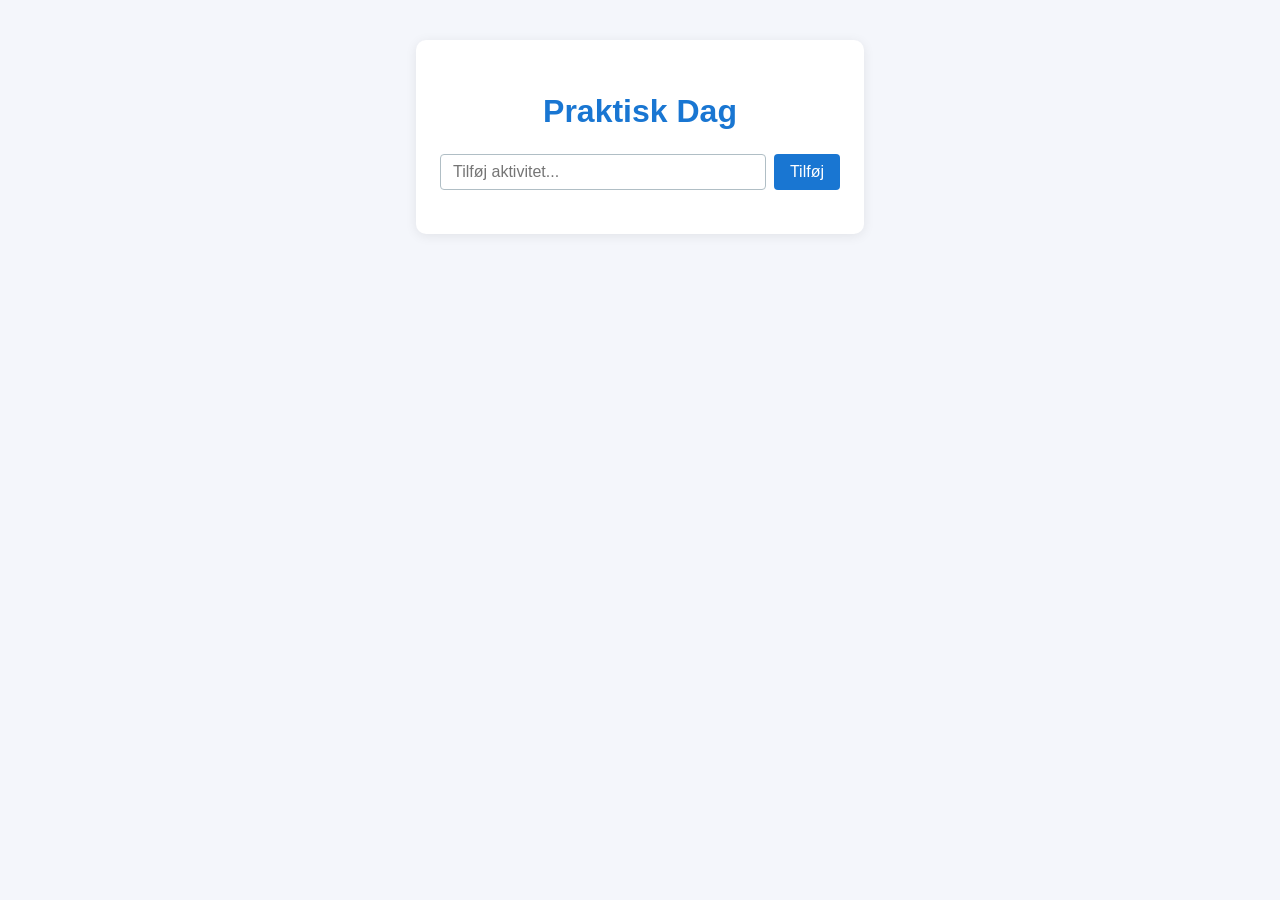
==== html/index.html @ c2bdd95c "Start frisk med kun nødvendige filer" ====
<!DOCTYPE html>
<html lang="da">
<head>
    <meta charset="UTF-8">
    <meta name="viewport" content="width=device-width, initial-scale=1.0">
    <title>Praktisk Dag App</title>
    <link rel="stylesheet" href="../css/styles.css">
</head>
<body>
    <div id="app">
        <h1>Praktisk Dag</h1>
        <form id="activity-form">
            <input type="text" id="activity-input" placeholder="Tilføj aktivitet..." required>
            <button type="submit">Tilføj</button>
        </form>
        <ul id="activity-list"></ul>
    </div>
    <script src="../js/app.js"></script>
</body>
</html>
---- css/styles.css ----
body {
    font-family: Arial, sans-serif;
    background: #f4f6fb;
    margin: 0;
    padding: 0;
}

#app {
    max-width: 400px;
    margin: 40px auto;
    background: #fff;
    border-radius: 10px;
    box-shadow: 0 2px 12px rgba(0,0,0,0.08);
    padding: 32px 24px 24px 24px;
}

h1 {
    text-align: center;
    color: #1976d2;
    margin-bottom: 24px;
}

form {
    display: flex;
    gap: 8px;
    margin-bottom: 20px;
}

#activity-input {
    flex: 1;
    padding: 8px 12px;
    border: 1px solid #b0bec5;
    border-radius: 4px;
    font-size: 1rem;
}

button[type="submit"] {
    background: #1976d2;
    color: #fff;
    border: none;
    border-radius: 4px;
    padding: 8px 16px;
    font-size: 1rem;
    cursor: pointer;
    transition: background 0.2s;
}

button[type="submit"]:hover {
    background: #1565c0;
}

#activity-list {
    list-style: none;
    padding: 0;
    margin: 0;
}

#activity-list li {
    display: flex;
    justify-content: space-between;
    align-items: center;
    padding: 8px 0;
    border-bottom: 1px solid #ececec;
    font-size: 1.05rem;
}

#activity-list li:last-child {
    border-bottom: none;
}

#activity-list button {
    background: #f44336;
    color: #fff;
    border: none;
    border-radius: 4px;
    padding: 4px 10px;
    cursor: pointer;
    font-size: 0.95rem;
    transition: background 0.2s;
}

#activity-list button:hover {
    background: #c62828;
}
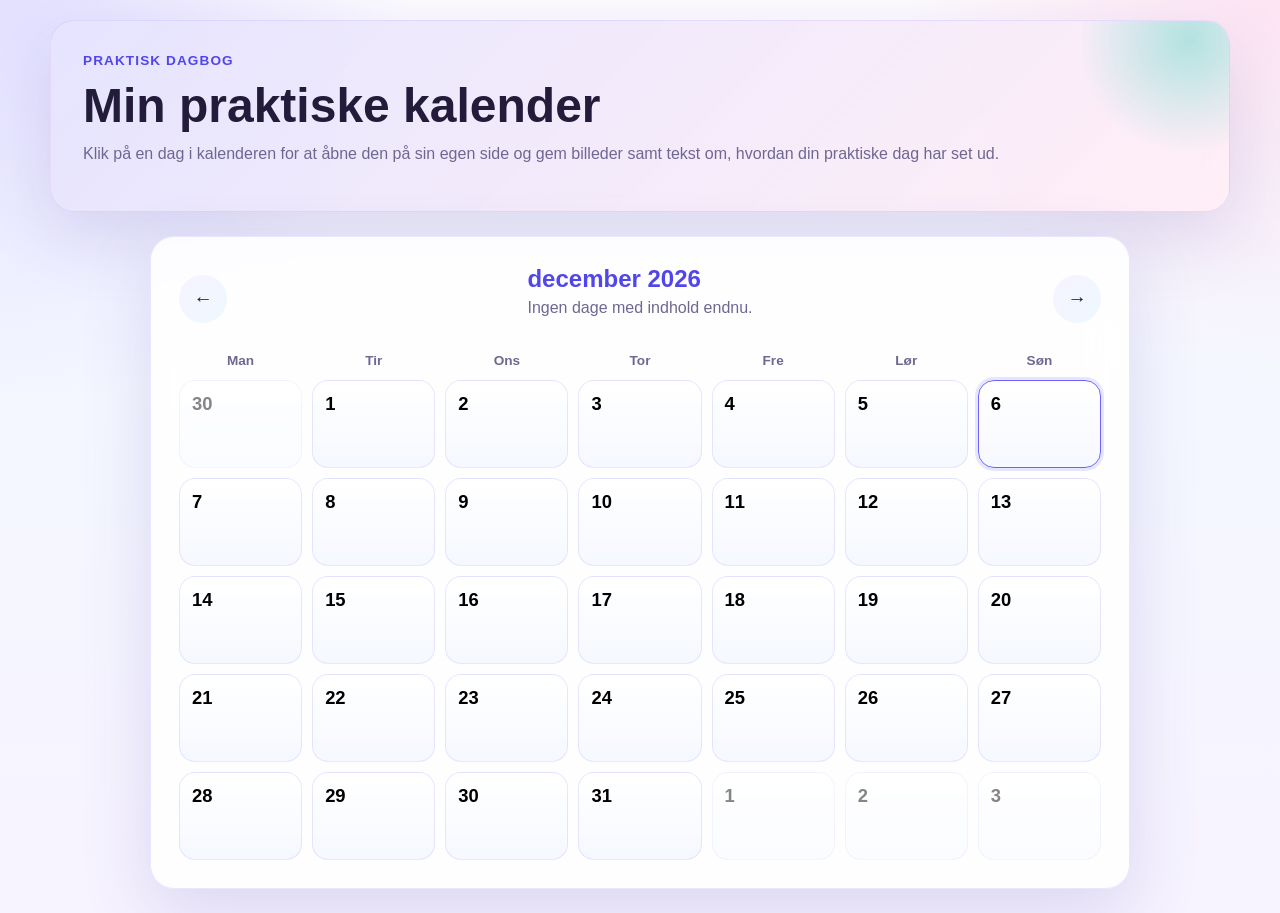
==== commit 835fe4a9: "Build practical day app with mobile PWA support" ====
--- a/html/index.html
+++ b/html/index.html
@@ -2,19 +2,96 @@
 <html lang="da">
 <head>
     <meta charset="UTF-8">
-    <meta name="viewport" content="width=device-width, initial-scale=1.0">
-    <title>Praktisk Dag App</title>
+    <meta name="viewport" content="width=device-width, initial-scale=1.0, viewport-fit=cover">
+    <meta name="theme-color" content="#6c63ff">
+    <meta name="apple-mobile-web-app-capable" content="yes">
+    <meta name="apple-mobile-web-app-status-bar-style" content="default">
+    <meta name="apple-mobile-web-app-title" content="PraktiskDag">
+    <title>Min Praktiske Kalender</title>
+    <link rel="manifest" href="../manifest.webmanifest">
+    <link rel="icon" href="../icons/app-icon.svg" type="image/svg+xml">
+    <link rel="apple-touch-icon" href="../icons/app-icon.svg">
     <link rel="stylesheet" href="../css/styles.css">
 </head>
 <body>
-    <div id="app">
-        <h1>Praktisk Dag</h1>
-        <form id="activity-form">
-            <input type="text" id="activity-input" placeholder="Tilføj aktivitet..." required>
-            <button type="submit">Tilføj</button>
-        </form>
-        <ul id="activity-list"></ul>
-    </div>
+    <main class="app-shell">
+        <section class="hero-card">
+            <p class="eyebrow">Praktisk dagbog</p>
+            <h1>Min praktiske kalender</h1>
+            <p class="hero-text">
+                Klik på en dag i kalenderen for at åbne den på sin egen side og gem billeder samt tekst om, hvordan din praktiske dag har set ud.
+            </p>
+        </section>
+
+        <section class="planner-grid">
+            <section class="panel calendar-panel">
+                <div class="calendar-toolbar">
+                    <button type="button" class="secondary-btn icon-btn" id="prev-month" aria-label="Forrige måned">←</button>
+                    <div>
+                        <h2 id="current-month">Måned år</h2>
+                        <p id="calendar-summary">Vælg en dato for at se eller tilføje indhold.</p>
+                    </div>
+                    <button type="button" class="secondary-btn icon-btn" id="next-month" aria-label="Næste måned">→</button>
+                </div>
+
+                <div class="weekday-row" aria-hidden="true">
+                    <span>Man</span>
+                    <span>Tir</span>
+                    <span>Ons</span>
+                    <span>Tor</span>
+                    <span>Fre</span>
+                    <span>Lør</span>
+                    <span>Søn</span>
+                </div>
+
+                <div id="calendar-grid" class="calendar-grid" role="grid" aria-label="Kalender"></div>
+            </section>
+        </section>
+    </main>
+
+    <section id="day-modal" class="day-modal" hidden aria-hidden="true">
+        <div class="day-modal-backdrop" id="day-modal-backdrop"></div>
+        <div class="day-modal-card" role="dialog" aria-modal="true" aria-labelledby="selected-date-heading">
+            <div class="panel-header journal-header">
+                <div>
+                    <h2 id="selected-date-heading">Vælg en dag</h2>
+                    <p id="selected-date-subtitle">Klik på en dato i kalenderen for at skrive om dagen.</p>
+                </div>
+                <button type="button" class="secondary-btn close-btn" id="close-day-modal" aria-label="Luk dag">✕</button>
+            </div>
+
+            <form id="journal-form" novalidate>
+                    <label for="journal-text">Hvad lavede du denne dag?</label>
+                    <textarea id="journal-text" name="text" rows="5" placeholder="Skriv lidt om dagens opgaver, oplevelser eller hvad du lærte..." required></textarea>
+
+                    <label for="journal-images">Tilføj billeder</label>
+                    <input type="file" id="journal-images" name="images" accept="image/*" multiple>
+                    <p class="help-text">Du kan vælge flere billeder på samme dag.</p>
+
+                    <div id="image-preview" class="image-preview" hidden></div>
+
+                    <div class="form-actions">
+                        <button type="submit" class="primary-btn" id="submit-button">Gem dag</button>
+                    </div>
+                </form>
+
+            <section id="entries-section" class="entries-section">
+                <div class="entries-header">
+                    <h3>Dagens indhold</h3>
+                    <p id="entry-count">Ingen opslag endnu</p>
+                </div>
+
+                <div id="empty-state" class="empty-state">
+                    <h3>Ingen opslag på denne dag</h3>
+                    <p>Tilføj tekst eller billeder for at starte din dagbog på denne dato.</p>
+                </div>
+
+                <div id="entry-list" class="entry-list" aria-live="polite"></div>
+            </section>
+        </div>
+    </section>
+
+    <script src="../js/pwa.js"></script>
     <script src="../js/app.js"></script>
 </body>
 </html>
--- a/css/styles.css
+++ b/css/styles.css
@@ -1,84 +1,630 @@
+:root {
+    color-scheme: light;
+    --bg: #f7f3ff;
+    --surface: rgba(255, 255, 255, 0.88);
+    --surface-muted: #eef2ff;
+    --border: rgba(177, 169, 255, 0.28);
+    --text: #221b3a;
+    --text-soft: #6f6791;
+    --primary: #6c63ff;
+    --primary-dark: #5146eb;
+    --secondary: #ff7eb6;
+    --accent: #5ad7c4;
+    --accent-soft: #e8fff9;
+    --danger: #d64545;
+    --danger-dark: #b12f2f;
+    --shadow: 0 24px 70px rgba(78, 60, 160, 0.16);
+    --radius-lg: 24px;
+    --radius-md: 16px;
+    --radius-sm: 12px;
+}
+
+* {
+    box-sizing: border-box;
+}
+
 body {
-    font-family: Arial, sans-serif;
-    background: #f4f6fb;
     margin: 0;
+    min-height: 100vh;
+    font-family: "Segoe UI", Arial, sans-serif;
+    background:
+        radial-gradient(circle at top left, rgba(108, 99, 255, 0.18), transparent 26%),
+        radial-gradient(circle at top right, rgba(255, 126, 182, 0.18), transparent 24%),
+        linear-gradient(180deg, #fdfbff 0%, #f4f7ff 42%, var(--bg) 100%);
+    color: var(--text);
+    -webkit-tap-highlight-color: transparent;
+}
+
+button,
+input,
+textarea {
+    font: inherit;
+}
+
+.app-shell {
+    width: min(1180px, calc(100% - 32px));
+    margin: 0 auto;
+    padding: max(20px, env(safe-area-inset-top)) 0 max(24px, env(safe-area-inset-bottom));
+}
+
+.hero-card,
+.panel {
+    background: var(--surface);
+    border: 1px solid var(--border);
+    border-radius: var(--radius-lg);
+    box-shadow: var(--shadow);
+    backdrop-filter: blur(18px);
+}
+
+.hero-card {
+    position: relative;
+    overflow: hidden;
+    padding: 32px;
+    margin-bottom: 24px;
+    background:
+        linear-gradient(135deg, rgba(108, 99, 255, 0.16), rgba(255, 126, 182, 0.12)),
+        var(--surface);
+}
+
+.hero-card::after {
+    content: "";
+    position: absolute;
+    width: 220px;
+    height: 220px;
+    right: -70px;
+    top: -90px;
+    border-radius: 50%;
+    background: radial-gradient(circle, rgba(90, 215, 196, 0.45) 0%, rgba(90, 215, 196, 0) 72%);
+    pointer-events: none;
+}
+
+.eyebrow {
+    margin: 0 0 10px;
+    color: var(--primary-dark);
+    font-size: 0.85rem;
+    font-weight: 700;
+    letter-spacing: 0.08em;
+    text-transform: uppercase;
+}
+
+h1,
+h2,
+h3,
+h4,
+p {
+    margin-top: 0;
+}
+
+h1 {
+    margin-bottom: 12px;
+    font-size: clamp(2rem, 4vw, 3rem);
+}
+
+.hero-text,
+.panel-header p,
+.empty-state p,
+.entry-text,
+.help-text,
+.calendar-day small,
+.entry-meta,
+#entry-count,
+#calendar-summary {
+    color: var(--text-soft);
+}
+
+.planner-grid {
+    display: grid;
+    grid-template-columns: minmax(320px, 1fr);
+    gap: 24px;
+    align-items: start;
+}
+
+.calendar-panel {
+    max-width: 980px;
+    width: 100%;
+    margin: 0 auto;
+}
+
+.panel {
+    padding: 28px;
+}
+
+.panel-header {
+    margin-bottom: 24px;
+}
+
+#journal-form {
+    display: grid;
+    gap: 14px;
+}
+
+label {
+    font-size: 0.95rem;
+    font-weight: 600;
+}
+
+input,
+textarea {
+    width: 100%;
+    margin-top: 8px;
+    border: 1px solid var(--border);
+    border-radius: var(--radius-sm);
+    padding: 12px 14px;
+    background: rgba(255, 255, 255, 0.92);
+    color: var(--text);
+    transition: border-color 0.2s ease, box-shadow 0.2s ease;
+}
+
+input:focus,
+textarea:focus {
+    outline: none;
+    border-color: var(--primary);
+    box-shadow: 0 0 0 4px rgba(51, 102, 255, 0.15);
+}
+
+textarea {
+    resize: vertical;
+    min-height: 112px;
+}
+
+.form-actions,
+.entry-actions,
+.entry-gallery,
+.calendar-toolbar,
+.journal-header,
+.entries-header {
+    display: flex;
+    gap: 12px;
+}
+
+.calendar-toolbar,
+.journal-header,
+.entries-header {
+    justify-content: space-between;
+    align-items: center;
+}
+
+.form-actions {
+    margin-top: 8px;
+}
+
+button {
+    border: none;
+    border-radius: 999px;
+    padding: 12px 18px;
+    cursor: pointer;
+    transition: transform 0.16s ease, background-color 0.16s ease, opacity 0.16s ease;
+}
+
+button:hover {
+    transform: translateY(-1px);
+}
+
+.primary-btn {
+    background: linear-gradient(135deg, var(--primary), var(--secondary));
+    color: #fff;
+    box-shadow: 0 12px 24px rgba(108, 99, 255, 0.26);
+}
+
+.primary-btn:hover {
+    background: linear-gradient(135deg, var(--primary-dark), #ff5ca2);
+}
+
+.secondary-btn {
+    background: linear-gradient(135deg, #f6f3ff, #eef8ff);
+    color: var(--text);
+}
+
+.secondary-btn:hover {
+    background: linear-gradient(135deg, #ebe5ff, #e1f2ff);
+}
+
+.icon-btn {
+    width: 48px;
+    height: 48px;
     padding: 0;
-}
-
-#app {
-    max-width: 400px;
-    margin: 40px auto;
+    font-size: 1.2rem;
+    flex: 0 0 48px;
+}
+
+.calendar-toolbar {
+    margin-bottom: 20px;
+}
+
+#current-month {
+    margin-bottom: 6px;
+    color: var(--primary-dark);
+}
+
+.weekday-row,
+.calendar-grid {
+    display: grid;
+    grid-template-columns: repeat(7, minmax(0, 1fr));
+    gap: 10px;
+}
+
+.weekday-row {
+    margin-bottom: 12px;
+    font-size: 0.85rem;
+    font-weight: 700;
+    color: var(--text-soft);
+    text-align: center;
+}
+
+.calendar-day {
+    min-height: 88px;
+    padding: 12px;
+    border: 1px solid var(--border);
+    border-radius: var(--radius-md);
+    background: linear-gradient(180deg, rgba(255, 255, 255, 0.94) 0%, rgba(245, 248, 255, 0.95) 100%);
+    text-align: left;
+    display: flex;
+    flex-direction: column;
+    justify-content: space-between;
+    box-shadow: inset 0 1px 0 rgba(255, 255, 255, 0.7);
+}
+
+.calendar-day small {
+    display: block;
+    min-height: 1rem;
+}
+
+.calendar-day:hover {
+    border-color: rgba(108, 99, 255, 0.45);
+    background: linear-gradient(180deg, #ffffff 0%, #f0f3ff 100%);
+}
+
+.calendar-day.muted {
+    opacity: 0.48;
+}
+
+.calendar-day.today {
+    border-color: var(--primary);
+    box-shadow: 0 0 0 3px rgba(108, 99, 255, 0.16);
+}
+
+.calendar-day.selected {
+    background: linear-gradient(180deg, #efeaff 0%, #e0dbff 100%);
+    border-color: var(--primary-dark);
+    box-shadow: 0 14px 28px rgba(108, 99, 255, 0.18);
+}
+
+.calendar-day.has-entries {
+    background: linear-gradient(180deg, #eefffb 0%, #d9fbf3 100%);
+    border-color: rgba(90, 215, 196, 0.65);
+}
+
+.calendar-day.has-entries .day-number {
+    color: #15806f;
+    font-weight: 800;
+}
+
+.calendar-day.has-entries small,
+.calendar-day.has-entries .entry-dot {
+    color: #15806f;
+}
+
+.calendar-day.selected.has-entries {
+    background: linear-gradient(180deg, #dcfff7 0%, #c5f6ea 100%);
+    border-color: #27b9a2;
+}
+
+.day-number {
+    font-size: 1.15rem;
+    font-weight: 700;
+}
+
+.entry-dot {
+    align-self: flex-start;
+    min-width: 28px;
+    padding: 4px 8px;
+    border-radius: 999px;
+    background: rgba(255, 255, 255, 0.85);
+    color: var(--primary-dark);
+    font-size: 0.75rem;
+    font-weight: 700;
+    box-shadow: 0 8px 18px rgba(39, 185, 162, 0.15);
+}
+
+.help-text {
+    margin: -4px 0 0;
+    font-size: 0.9rem;
+}
+
+.image-preview {
+    display: flex;
+    flex-wrap: wrap;
+    gap: 10px;
+    padding: 12px;
+    border: 1px dashed var(--border);
+    border-radius: var(--radius-md);
+    background: #fbfcff;
+}
+
+.preview-item {
+    position: relative;
+    width: 88px;
+    height: 88px;
+}
+
+.preview-image,
+.entry-gallery img {
+    width: 88px;
+    height: 88px;
+    object-fit: cover;
+    border-radius: 14px;
+    border: 1px solid var(--border);
+}
+
+.remove-image-btn {
+    position: absolute;
+    top: -8px;
+    right: -8px;
+    width: 26px;
+    height: 26px;
+    padding: 0;
+    border-radius: 999px;
+    border: 1px solid #ffd2d2;
     background: #fff;
-    border-radius: 10px;
-    box-shadow: 0 2px 12px rgba(0,0,0,0.08);
-    padding: 32px 24px 24px 24px;
-}
-
-h1 {
-    text-align: center;
-    color: #1976d2;
-    margin-bottom: 24px;
-}
-
-form {
-    display: flex;
+    color: #b12f2f;
+    font-weight: 700;
+    box-shadow: 0 4px 10px rgba(0, 0, 0, 0.08);
+}
+
+.remove-image-btn:hover {
+    transform: none;
+    background: #ffeaea;
+}
+
+.entries-section {
+    margin-top: 28px;
+}
+
+.day-prompt {
+    margin-bottom: 0;
+}
+
+.day-shell {
+    width: min(900px, calc(100% - 32px));
+}
+
+.day-hero {
+    margin-top: 12px;
+    background:
+        linear-gradient(135deg, rgba(108, 99, 255, 0.1), rgba(90, 215, 196, 0.1)),
+        rgba(255, 255, 255, 0.95);
+}
+
+.back-link {
+    display: inline-flex;
+    align-items: center;
     gap: 8px;
-    margin-bottom: 20px;
-}
-
-#activity-input {
-    flex: 1;
-    padding: 8px 12px;
-    border: 1px solid #b0bec5;
-    border-radius: 4px;
-    font-size: 1rem;
-}
-
-button[type="submit"] {
-    background: #1976d2;
-    color: #fff;
-    border: none;
-    border-radius: 4px;
-    padding: 8px 16px;
-    font-size: 1rem;
-    cursor: pointer;
-    transition: background 0.2s;
-}
-
-button[type="submit"]:hover {
-    background: #1565c0;
-}
-
-#activity-list {
-    list-style: none;
+    color: var(--primary-dark);
+    text-decoration: none;
+    font-weight: 700;
+    font-size: 1.05rem;
+    padding: 12px 18px;
+    border-radius: 999px;
+    background: rgba(255, 255, 255, 0.75);
+    border: 1px solid var(--border);
+    box-shadow: 0 10px 24px rgba(82, 70, 180, 0.1);
+}
+
+.back-link:hover {
+    color: var(--primary);
+    background: rgba(255, 255, 255, 0.92);
+}
+
+.day-panel {
+    max-width: 900px;
+    margin: 0 auto;
+}
+
+.day-panel #journal-form,
+.day-panel .entries-section,
+.step-guide {
+    border: 1px solid rgba(148, 139, 232, 0.24);
+    border-radius: 18px;
+    background: rgba(255, 255, 255, 0.86);
+    padding: 18px;
+}
+
+.step-list {
+    margin: 0;
+    padding-left: 20px;
+    line-height: 1.7;
+    color: var(--text);
+}
+
+.day-panel label {
+    font-size: 1.05rem;
+}
+
+.image-picker-row {
+    margin-top: 8px;
+}
+
+.image-input-hidden {
+    position: absolute;
+    width: 1px;
+    height: 1px;
+    overflow: hidden;
+    clip: rect(0, 0, 0, 0);
+    clip-path: inset(50%);
+    white-space: nowrap;
+    border: 0;
     padding: 0;
     margin: 0;
 }
 
-#activity-list li {
-    display: flex;
-    justify-content: space-between;
-    align-items: center;
-    padding: 8px 0;
-    border-bottom: 1px solid #ececec;
+.image-picker-btn {
+    min-width: 240px;
+    min-height: 52px;
+    padding: 12px 24px;
+    border-radius: 14px;
+    font-size: 1.08rem;
+    font-weight: 700;
+    color: #fff;
+    background: linear-gradient(135deg, #ff7eb6, #6c63ff);
+    box-shadow: 0 12px 24px rgba(108, 99, 255, 0.24);
+}
+
+.image-picker-btn:hover {
+    transform: translateY(-1px);
+    background: linear-gradient(135deg, #ff5ea7, #4e44ec);
+}
+
+.day-panel input,
+.day-panel textarea {
     font-size: 1.05rem;
-}
-
-#activity-list li:last-child {
-    border-bottom: none;
-}
-
-#activity-list button {
-    background: #f44336;
-    color: #fff;
-    border: none;
-    border-radius: 4px;
-    padding: 4px 10px;
-    cursor: pointer;
-    font-size: 0.95rem;
-    transition: background 0.2s;
-}
-
-#activity-list button:hover {
-    background: #c62828;
-}
+    padding: 14px 16px;
+    border-width: 2px;
+}
+
+.day-panel textarea {
+    min-height: 170px;
+    line-height: 1.6;
+}
+
+.input-hint,
+.day-panel .help-text {
+    margin: -6px 0 0;
+    font-size: 0.97rem;
+    color: var(--text-soft);
+}
+
+.day-panel .form-actions {
+    margin-top: 4px;
+}
+
+.day-panel .primary-btn {
+    min-height: 52px;
+    min-width: 180px;
+    font-size: 1.08rem;
+    font-weight: 700;
+}
+
+.day-panel .entries-section {
+    margin-top: 22px;
+}
+
+.single-entry-status {
+    border: 1px solid rgba(148, 139, 232, 0.24);
+    border-radius: 18px;
+    background: rgba(255, 255, 255, 0.86);
+    padding: 16px 18px;
+}
+
+.single-entry-status h3 {
+    margin-bottom: 8px;
+}
+
+#autosave-status {
+    margin: 0;
+    font-size: 1rem;
+    color: var(--text-soft);
+}
+
+.day-panel .entry-card {
+    border-width: 2px;
+}
+
+.day-panel .delete-btn {
+    min-height: 44px;
+    font-weight: 600;
+}
+
+.entries-header {
+    margin-bottom: 16px;
+}
+
+.empty-state {
+    border: 1px dashed var(--border);
+    border-radius: var(--radius-md);
+    padding: 24px;
+    text-align: center;
+    background: linear-gradient(180deg, rgba(255, 255, 255, 0.72) 0%, rgba(245, 243, 255, 0.9) 100%);
+}
+
+.entry-list {
+    display: grid;
+    gap: 16px;
+}
+
+.entry-card {
+    padding: 20px;
+    border: 1px solid var(--border);
+    border-radius: var(--radius-md);
+    background: linear-gradient(145deg, rgba(255, 255, 255, 0.98) 0%, rgba(243, 249, 255, 0.95) 100%);
+    box-shadow: 0 14px 30px rgba(112, 99, 202, 0.09);
+}
+
+.entry-card h4 {
+    margin-bottom: 12px;
+    font-size: 1.15rem;
+}
+
+.entry-meta {
+    margin-bottom: 12px;
+    font-size: 0.9rem;
+}
+
+.entry-text {
+    margin-bottom: 16px;
+    line-height: 1.6;
+    white-space: pre-wrap;
+}
+
+.entry-gallery {
+    flex-wrap: wrap;
+    margin-bottom: 12px;
+}
+
+.entry-actions button {
+    padding: 10px 14px;
+}
+
+.delete-btn {
+    background: linear-gradient(135deg, #fff0f0, #ffe1e1);
+    color: var(--danger);
+}
+
+.delete-btn:hover {
+    background: linear-gradient(135deg, #ffe2e2, #ffd1d1);
+    color: var(--danger-dark);
+}
+
+@media (max-width: 820px) {
+    .app-shell {
+        width: min(100% - 20px, 720px);
+        padding: max(16px, env(safe-area-inset-top)) 0 max(24px, env(safe-area-inset-bottom));
+    }
+
+    .planner-grid {
+        grid-template-columns: 1fr;
+    }
+
+    .panel,
+    .hero-card,
+    .day-panel {
+        padding: 22px;
+    }
+
+    .day-panel #journal-form,
+    .day-panel .entries-section,
+    .step-guide {
+        padding: 14px;
+    }
+
+    .calendar-day {
+        min-height: 72px;
+        padding: 12px;
+    }
+
+    .image-picker-btn,
+    .day-panel .primary-btn,
+    .back-link {
+        width: 100%;
+        justify-content: center;
+    }
+}
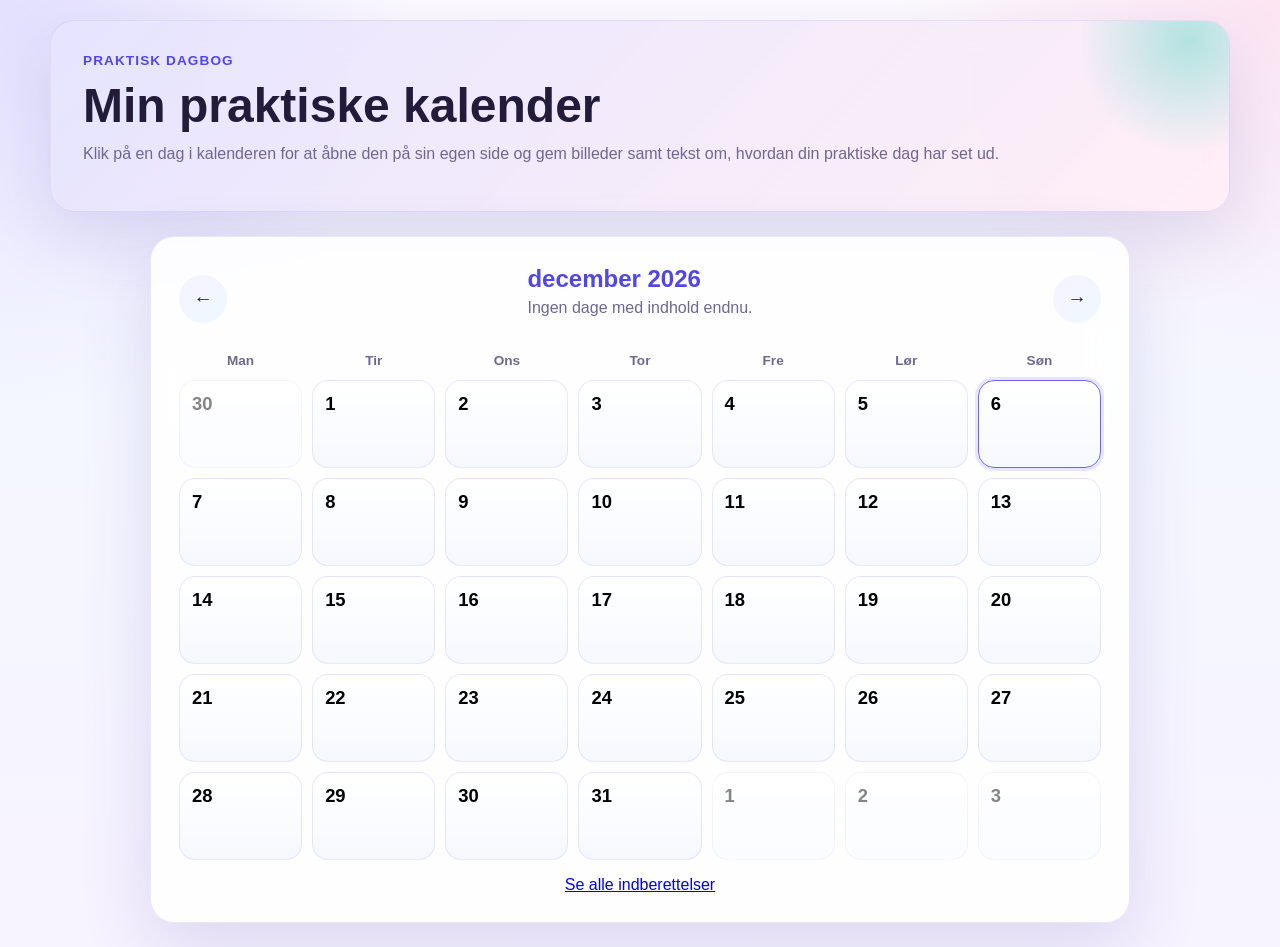
==== commit 05b051c6: "Add entries page to view all recorded practical days" ====
--- a/html/index.html
+++ b/html/index.html
@@ -45,6 +45,10 @@
                 </div>
 
                 <div id="calendar-grid" class="calendar-grid" role="grid" aria-label="Kalender"></div>
+
+                <div class="calendar-actions">
+                    <a href="./entries.html" class="btn btn-secondary">Se alle indberettelser</a>
+                </div>
             </section>
         </section>
     </main>
--- a/css/styles.css
+++ b/css/styles.css
@@ -594,6 +594,124 @@
     color: var(--danger-dark);
 }
 
+/* Entries page styles */
+.entries-summary {
+    text-align: center;
+    margin-bottom: 24px;
+    padding: 16px;
+    background: rgba(108, 99, 255, 0.08);
+    border-radius: var(--radius-md);
+    font-size: 1.1rem;
+    font-weight: 500;
+    color: var(--primary);
+}
+
+.entries-list {
+    display: grid;
+    gap: 16px;
+    margin-bottom: 24px;
+}
+
+.entry-card {
+    background: var(--surface);
+    border: 1px solid var(--border);
+    border-radius: var(--radius-md);
+    padding: 18px;
+    box-shadow: 0 4px 16px rgba(108, 99, 255, 0.06);
+    transition: box-shadow 0.3s ease, transform 0.2s ease;
+}
+
+.entry-card:hover {
+    box-shadow: 0 8px 24px rgba(108, 99, 255, 0.12);
+    transform: translateY(-2px);
+}
+
+.entry-date {
+    margin: 0 0 12px 0;
+    font-size: 1.15rem;
+    font-weight: 600;
+    color: var(--primary);
+}
+
+.entry-images {
+    display: flex;
+    gap: 8px;
+    margin-bottom: 12px;
+    flex-wrap: wrap;
+    align-items: flex-start;
+}
+
+.entry-thumbnail {
+    width: 80px;
+    height: 80px;
+    object-fit: cover;
+    border-radius: var(--radius-sm);
+    border: 1px solid var(--border);
+}
+
+.entry-more-images {
+    width: 80px;
+    height: 80px;
+    display: flex;
+    align-items: center;
+    justify-content: center;
+    background: linear-gradient(135deg, var(--primary), var(--secondary));
+    border-radius: var(--radius-sm);
+    color: white;
+    font-weight: 600;
+    font-size: 1.1rem;
+}
+
+.entry-text {
+    margin: 12px 0;
+    line-height: 1.5;
+    color: var(--text-soft);
+    font-size: 0.95rem;
+}
+
+.entry-link {
+    display: inline-block;
+    padding: 10px 16px;
+    background: linear-gradient(135deg, var(--primary), var(--primary-dark));
+    color: white;
+    text-decoration: none;
+    border-radius: var(--radius-sm);
+    font-weight: 500;
+    transition: transform 0.2s ease, box-shadow 0.2s ease;
+    margin-top: 8px;
+}
+
+.entry-link:hover {
+    transform: scale(1.05);
+    box-shadow: 0 6px 16px rgba(108, 99, 255, 0.3);
+}
+
+.entry-link:active {
+    transform: scale(0.98);
+}
+
+.no-entries {
+    text-align: center;
+    padding: 40px 20px;
+}
+
+.no-entries p {
+    font-size: 1.1rem;
+    color: var(--text-soft);
+    margin-bottom: 24px;
+}
+
+.calendar-actions {
+    display: flex;
+    gap: 12px;
+    margin-top: 16px;
+    justify-content: center;
+}
+
+.calendar-actions .btn-secondary {
+    flex: 0 1 auto;
+}
+
 @media (max-width: 820px) {
     .app-shell {
         width: min(100% - 20px, 720px);
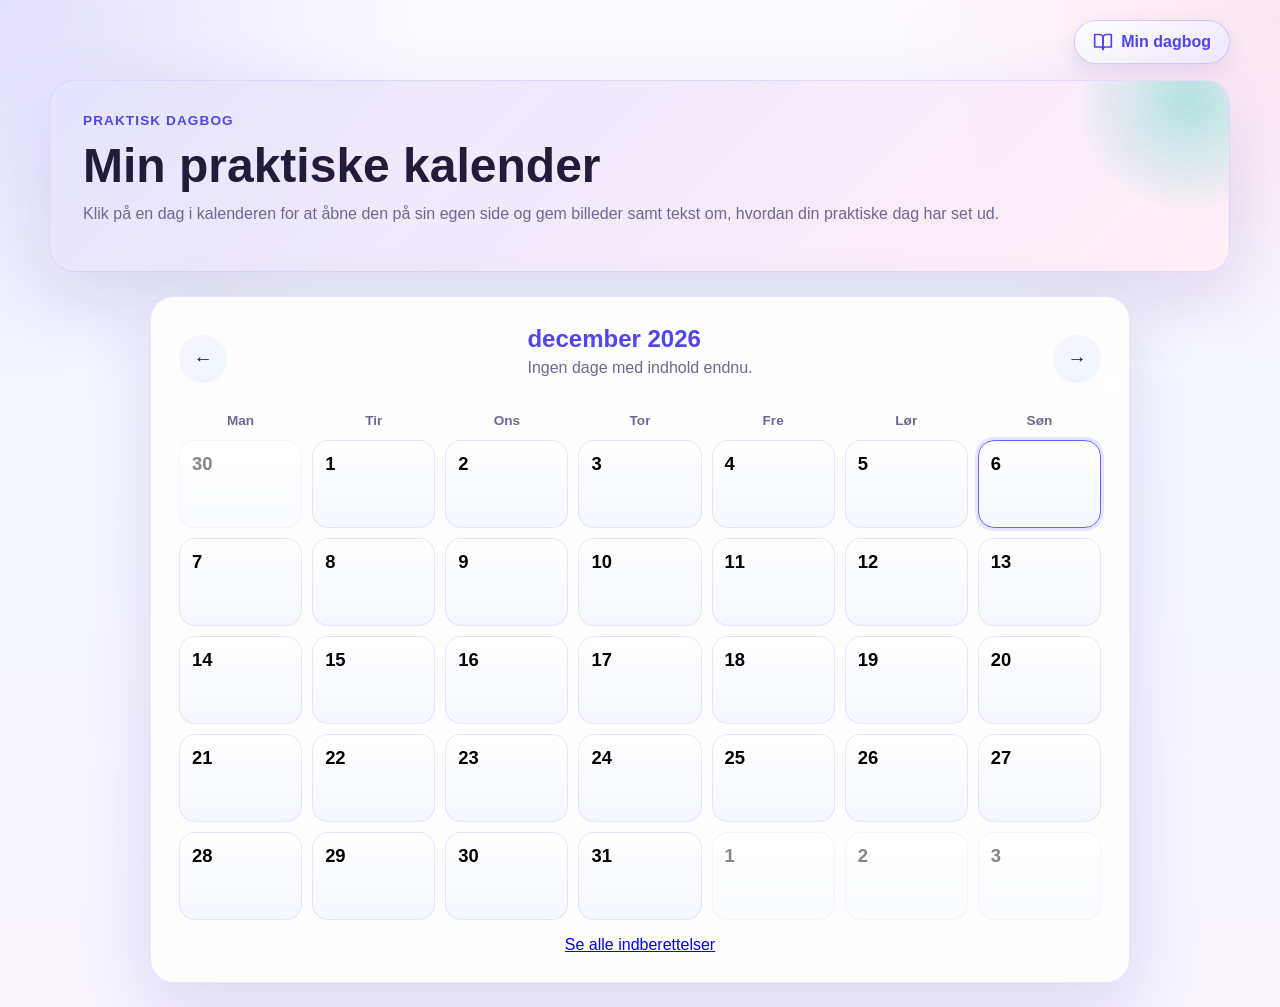
==== commit 2a3673e2: "Tilfoej bog-knap til indberetninger og opdater PWA-cache" ====
--- a/html/index.html
+++ b/html/index.html
@@ -15,6 +15,15 @@
 </head>
 <body>
     <main class="app-shell">
+        <div class="top-nav top-nav--end">
+            <a href="./entries.html" class="book-btn" aria-label="Se mine tidligere indberettelser" title="Mine indberettelser">
+                <svg xmlns="http://www.w3.org/2000/svg" viewBox="0 0 24 24" fill="none" stroke="currentColor" stroke-width="2" stroke-linecap="round" stroke-linejoin="round" width="20" height="20" aria-hidden="true">
+                    <path d="M2 3h6a4 4 0 0 1 4 4v14a3 3 0 0 0-3-3H2z"/>
+                    <path d="M22 3h-6a4 4 0 0 0-4 4v14a3 3 0 0 1 3-3h7z"/>
+                </svg>
+                <span class="book-btn-label">Min dagbog</span>
+            </a>
+        </div>
         <section class="hero-card">
             <p class="eyebrow">Praktisk dagbog</p>
             <h1>Min praktiske kalender</h1>
--- a/css/styles.css
+++ b/css/styles.css
@@ -746,3 +746,53 @@
         justify-content: center;
     }
 }
+
+/* ── Book button / top navigation ── */
+.top-nav {
+    display: flex;
+    align-items: center;
+    justify-content: space-between;
+    margin-bottom: 16px;
+}
+
+.top-nav--end {
+    justify-content: flex-end;
+}
+
+.book-btn {
+    display: inline-flex;
+    align-items: center;
+    gap: 8px;
+    color: var(--primary-dark);
+    text-decoration: none;
+    font-weight: 700;
+    font-size: 1rem;
+    padding: 11px 18px;
+    border-radius: 999px;
+    background: linear-gradient(135deg, rgba(255, 255, 255, 0.92), rgba(238, 232, 255, 0.88));
+    border: 1px solid rgba(108, 99, 255, 0.28);
+    box-shadow: 0 8px 20px rgba(82, 70, 180, 0.12);
+    transition: color 0.16s ease, background 0.16s ease, transform 0.16s ease, box-shadow 0.16s ease;
+    white-space: nowrap;
+}
+
+.book-btn:hover {
+    color: var(--primary);
+    background: linear-gradient(135deg, #ede8ff, #fce9f5);
+    transform: translateY(-2px);
+    box-shadow: 0 12px 28px rgba(108, 99, 255, 0.22);
+}
+
+.book-btn:active {
+    transform: translateY(0);
+}
+
+@media (max-width: 480px) {
+    .book-btn-label {
+        display: none;
+    }
+
+    .book-btn {
+        padding: 11px 14px;
+    }
+}
